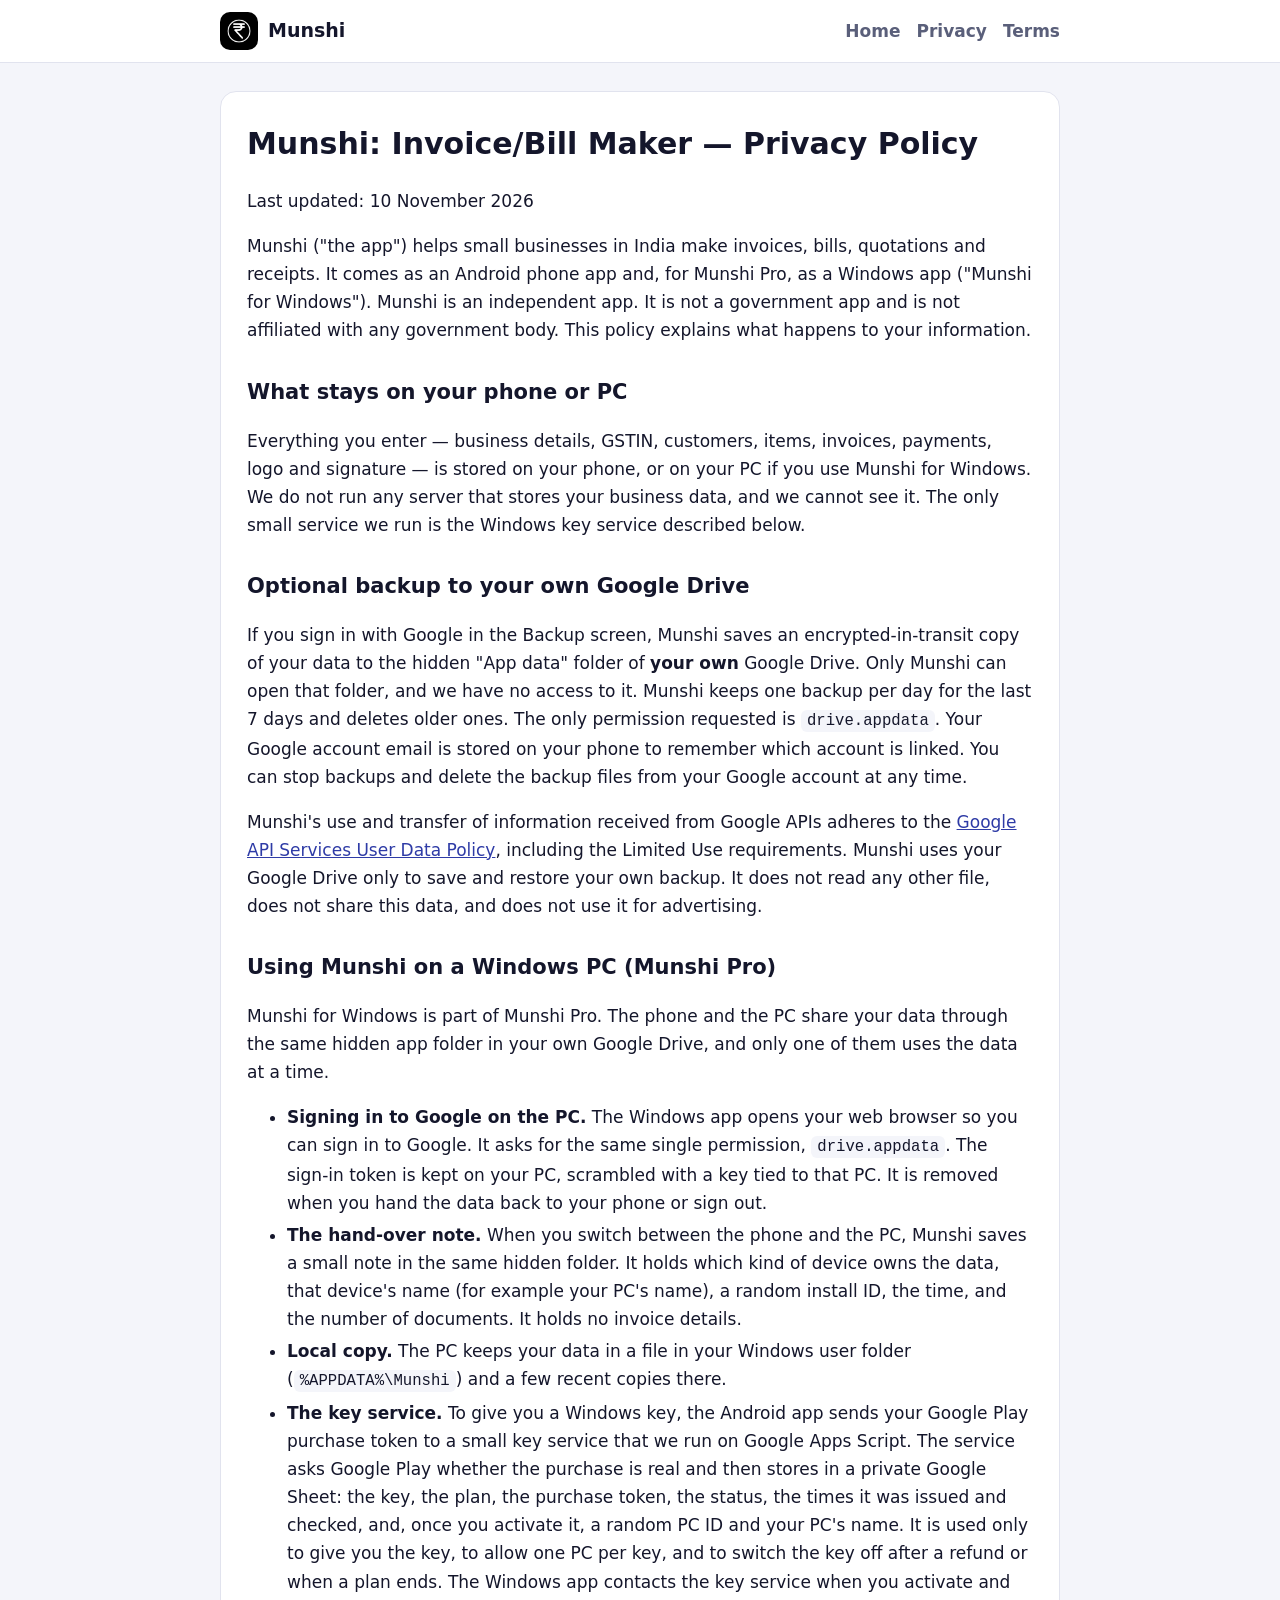
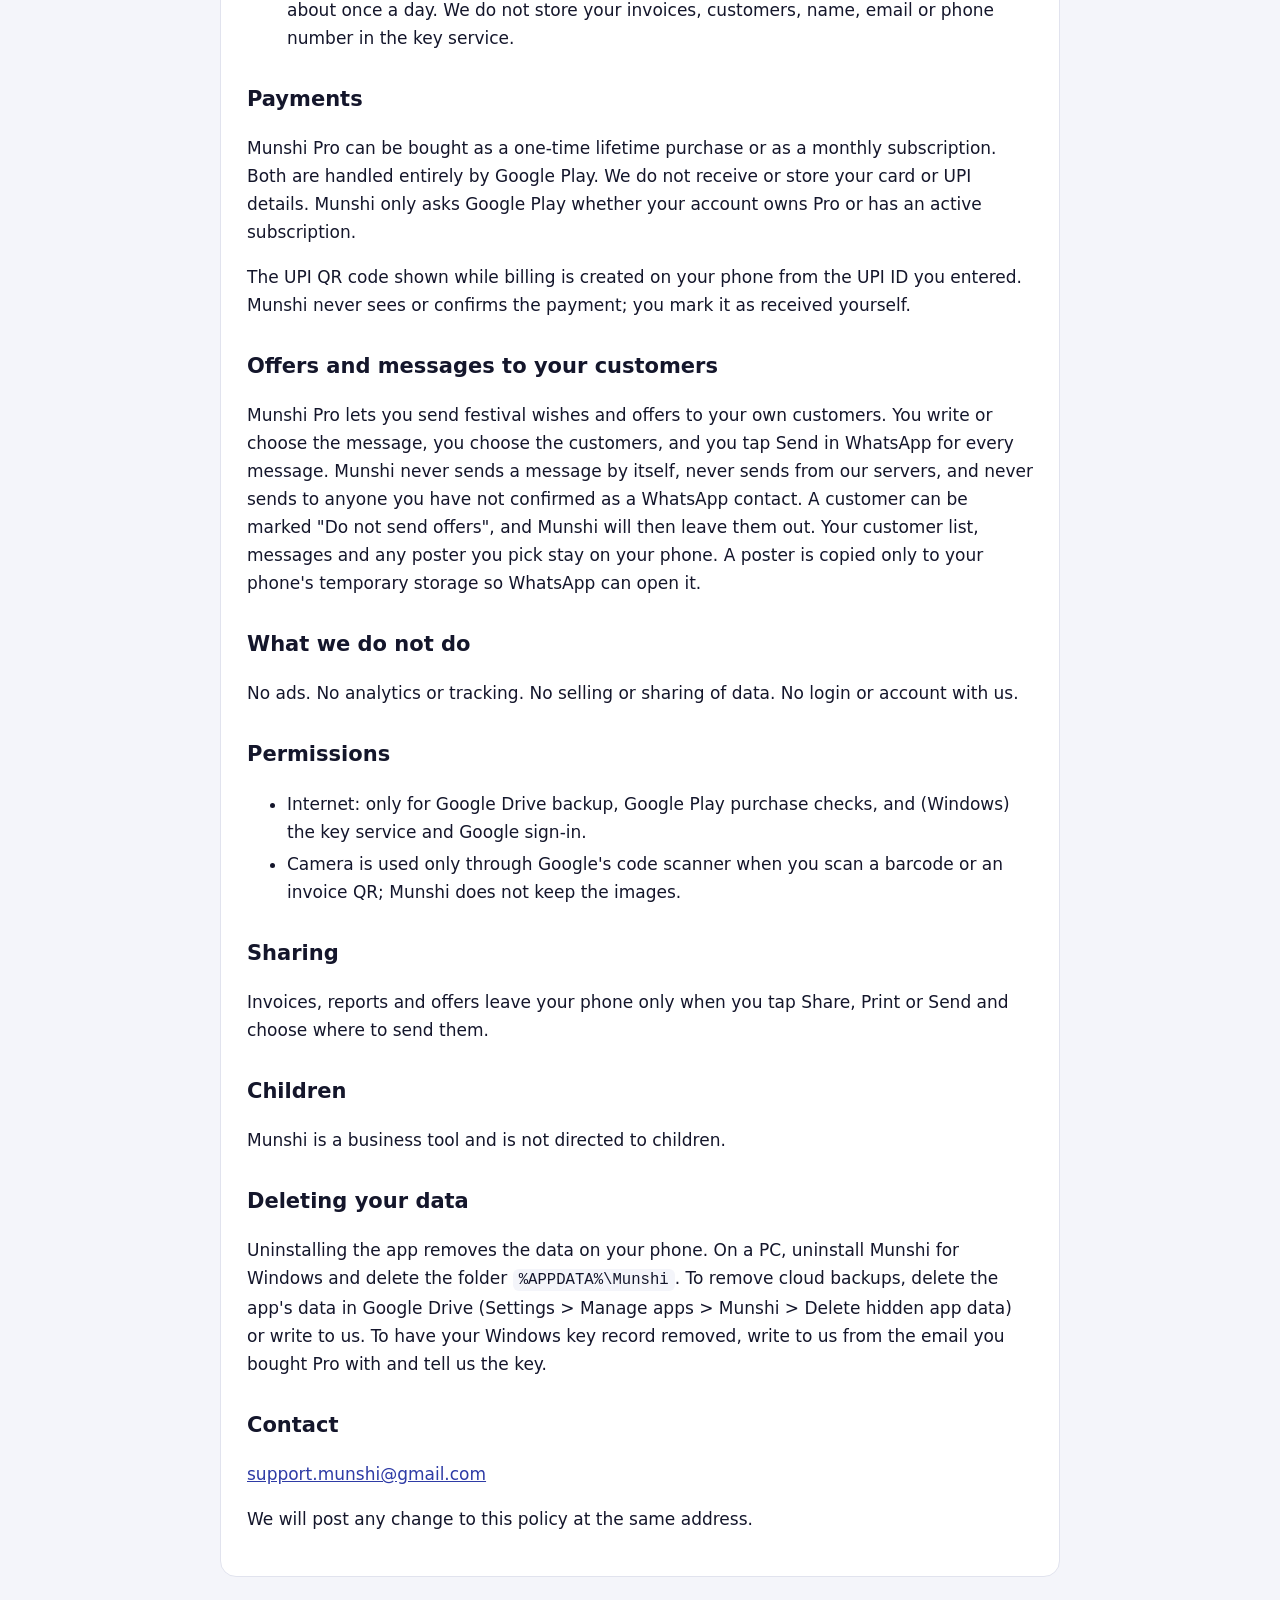
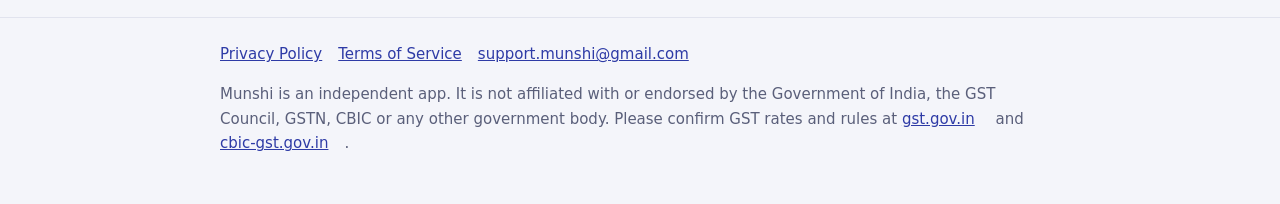
==== privacy.html @ dfe2c42f "Add files via upload" ====
<!doctype html>
<html lang="en"><head><meta charset="utf-8"><meta name="viewport" content="width=device-width,initial-scale=1">
<title>Privacy Policy - Munshi</title><meta name="description" content="How Munshi handles your information.">
<link rel="icon" href="logo.png"><link rel="stylesheet" href="style.css"></head>
<body><header class="top"><div class="wrap"><a class="brand" href="index.html"><img src="logo.png" alt="">Munshi</a><nav><a href="index.html">Home</a><a href="privacy.html">Privacy</a><a href="terms.html">Terms</a></nav></div></header>
<main class="wrap"><article><h1>Munshi: Invoice/Bill Maker — Privacy Policy</h1>
<p>Last updated: 10 November 2026</p>
<p>Munshi ("the app") helps small businesses in India make invoices, bills, quotations and receipts. It comes as an Android phone app and, for Munshi Pro, as a Windows app ("Munshi for Windows"). Munshi is an independent app. It is not a government app and is not affiliated with any government body. This policy explains what happens to your information.</p>
<h2>What stays on your phone or PC</h2>
<p>Everything you enter — business details, GSTIN, customers, items, invoices, payments, logo and signature — is stored on your phone, or on your PC if you use Munshi for Windows. We do not run any server that stores your business data, and we cannot see it. The only small service we run is the Windows key service described below.</p>
<h2>Optional backup to your own Google Drive</h2>
<p>If you sign in with Google in the Backup screen, Munshi saves an encrypted-in-transit copy of your data to the hidden "App data" folder of <strong>your own</strong> Google Drive. Only Munshi can open that folder, and we have no access to it. Munshi keeps one backup per day for the last 7 days and deletes older ones. The only permission requested is <code>drive.appdata</code>. Your Google account email is stored on your phone to remember which account is linked. You can stop backups and delete the backup files from your Google account at any time.</p>
<p>Munshi's use and transfer of information received from Google APIs adheres to the <a href="https://developers.google.com/terms/api-services-user-data-policy" rel="noopener">Google API Services User Data Policy</a>, including the Limited Use requirements. Munshi uses your Google Drive only to save and restore your own backup. It does not read any other file, does not share this data, and does not use it for advertising.</p>
<h2>Using Munshi on a Windows PC (Munshi Pro)</h2>
<p>Munshi for Windows is part of Munshi Pro. The phone and the PC share your data through the same hidden app folder in your own Google Drive, and only one of them uses the data at a time.</p>
<ul>
<li><strong>Signing in to Google on the PC.</strong> The Windows app opens your web browser so you can sign in to Google. It asks for the same single permission, <code>drive.appdata</code>. The sign-in token is kept on your PC, scrambled with a key tied to that PC. It is removed when you hand the data back to your phone or sign out.</li>
<li><strong>The hand-over note.</strong> When you switch between the phone and the PC, Munshi saves a small note in the same hidden folder. It holds which kind of device owns the data, that device's name (for example your PC's name), a random install ID, the time, and the number of documents. It holds no invoice details.</li>
<li><strong>Local copy.</strong> The PC keeps your data in a file in your Windows user folder (<code>%APPDATA%\Munshi</code>) and a few recent copies there.</li>
<li><strong>The key service.</strong> To give you a Windows key, the Android app sends your Google Play purchase token to a small key service that we run on Google Apps Script. The service asks Google Play whether the purchase is real and then stores in a private Google Sheet: the key, the plan, the purchase token, the status, the times it was issued and checked, and, once you activate it, a random PC ID and your PC's name. It is used only to give you the key, to allow one PC per key, and to switch the key off after a refund or when a plan ends. The Windows app contacts the key service when you activate and about once a day. We do not store your invoices, customers, name, email or phone number in the key service.</li>
</ul>
<h2>Payments</h2>
<p>Munshi Pro can be bought as a one-time lifetime purchase or as a monthly subscription. Both are handled entirely by Google Play. We do not receive or store your card or UPI details. Munshi only asks Google Play whether your account owns Pro or has an active subscription.</p>
<p>The UPI QR code shown while billing is created on your phone from the UPI ID you entered. Munshi never sees or confirms the payment; you mark it as received yourself.</p>
<h2>Offers and messages to your customers</h2>
<p>Munshi Pro lets you send festival wishes and offers to your own customers. You write or choose the message, you choose the customers, and you tap Send in WhatsApp for every message. Munshi never sends a message by itself, never sends from our servers, and never sends to anyone you have not confirmed as a WhatsApp contact. A customer can be marked "Do not send offers", and Munshi will then leave them out. Your customer list, messages and any poster you pick stay on your phone. A poster is copied only to your phone's temporary storage so WhatsApp can open it.</p>
<h2>What we do not do</h2>
<p>No ads. No analytics or tracking. No selling or sharing of data. No login or account with us.</p>
<h2>Permissions</h2>
<ul>
<li>Internet: only for Google Drive backup, Google Play purchase checks, and (Windows) the key service and Google sign-in.</li>
<li>Camera is used only through Google's code scanner when you scan a barcode or an invoice QR; Munshi does not keep the images.</li>
</ul>
<h2>Sharing</h2>
<p>Invoices, reports and offers leave your phone only when you tap Share, Print or Send and choose where to send them.</p>
<h2>Children</h2>
<p>Munshi is a business tool and is not directed to children.</p>
<h2>Deleting your data</h2>
<p>Uninstalling the app removes the data on your phone. On a PC, uninstall Munshi for Windows and delete the folder <code>%APPDATA%\Munshi</code>. To remove cloud backups, delete the app's data in Google Drive (Settings &gt; Manage apps &gt; Munshi &gt; Delete hidden app data) or write to us. To have your Windows key record removed, write to us from the email you bought Pro with and tell us the key.</p>
<h2>Contact</h2>
<p><a href="mailto:support.munshi@gmail.com">support.munshi@gmail.com</a></p>
<p>We will post any change to this policy at the same address.</p></article></main>
<footer><div class="wrap"><a href="privacy.html">Privacy Policy</a><a href="terms.html">Terms of Service</a><a href="mailto:support.munshi@gmail.com">support.munshi@gmail.com</a>
<p>Munshi is an independent app. It is not affiliated with or endorsed by the Government of India, the GST Council, GSTN, CBIC or any other government body.
Please confirm GST rates and rules at <a href="https://www.gst.gov.in" rel="noopener">gst.gov.in</a> and <a href="https://cbic-gst.gov.in" rel="noopener">cbic-gst.gov.in</a>.</p></div></footer></body></html>
---- style.css ----
:root{--bg:#f4f5fa;--card:#fff;--ink:#14162b;--muted:#5a5f7a;--brand:#2e3ba6;--brand-ink:#fff;--accent:#f0a800;--line:#e1e3ee}
@media (prefers-color-scheme:dark){:root{--bg:#0f1120;--card:#181b30;--ink:#eceefb;--muted:#a6abc8;--brand:#8c97ff;--brand-ink:#0f1120;--accent:#f0b429;--line:#2a2e4a}}
*{box-sizing:border-box}html{-webkit-text-size-adjust:100%}
body{margin:0;background:var(--bg);color:var(--ink);font:17px/1.65 system-ui,-apple-system,"Segoe UI",Roboto,"Noto Sans","Noto Sans Devanagari",sans-serif}
a{color:var(--brand)}
.wrap{max-width:880px;margin:0 auto;padding:0 20px}
header.top{background:var(--card);border-bottom:1px solid var(--line)}
header.top .wrap{display:flex;align-items:center;justify-content:space-between;gap:12px;padding-top:12px;padding-bottom:12px;flex-wrap:wrap}
.brand{display:flex;align-items:center;gap:10px;font-weight:700;font-size:19px;color:var(--ink);text-decoration:none}
.brand img{width:38px;height:38px;border-radius:10px}
nav a{margin-left:16px;text-decoration:none;color:var(--muted);font-weight:600}nav a:hover{color:var(--brand)}
.hero{padding:48px 0 28px}
.hero h1{font-size:clamp(30px,6vw,46px);line-height:1.15;margin:0 0 14px}
.hero p{font-size:19px;color:var(--muted);margin:0 0 22px;max-width:640px}
.btn{display:inline-block;background:var(--brand);color:var(--brand-ink);padding:13px 22px;border-radius:12px;font-weight:700;text-decoration:none;margin:0 10px 10px 0}
.btn.alt{background:transparent;color:var(--brand);border:2px solid var(--brand)}
.grid{display:grid;grid-template-columns:repeat(auto-fit,minmax(240px,1fr));gap:14px;margin:8px 0 28px}
.card{background:var(--card);border:1px solid var(--line);border-radius:16px;padding:18px 20px}
.card h3{margin:0 0 6px;font-size:18px}.card p{margin:0;color:var(--muted);font-size:16px}
h2.sec{font-size:26px;margin:36px 0 12px}
.note{background:var(--card);border-left:5px solid var(--accent);border-radius:10px;padding:14px 18px;color:var(--muted);font-size:15.5px;margin:22px 0}
article{background:var(--card);border:1px solid var(--line);border-radius:16px;padding:8px 26px 26px;margin:28px 0}
article h1{font-size:30px;line-height:1.25}article h2{font-size:21px;margin-top:30px}
article li{margin:4px 0}code{background:var(--bg);padding:2px 6px;border-radius:6px;font-size:.92em}
footer{border-top:1px solid var(--line);margin-top:40px;padding:24px 0 40px;color:var(--muted);font-size:15px}
footer a{margin-right:16px}
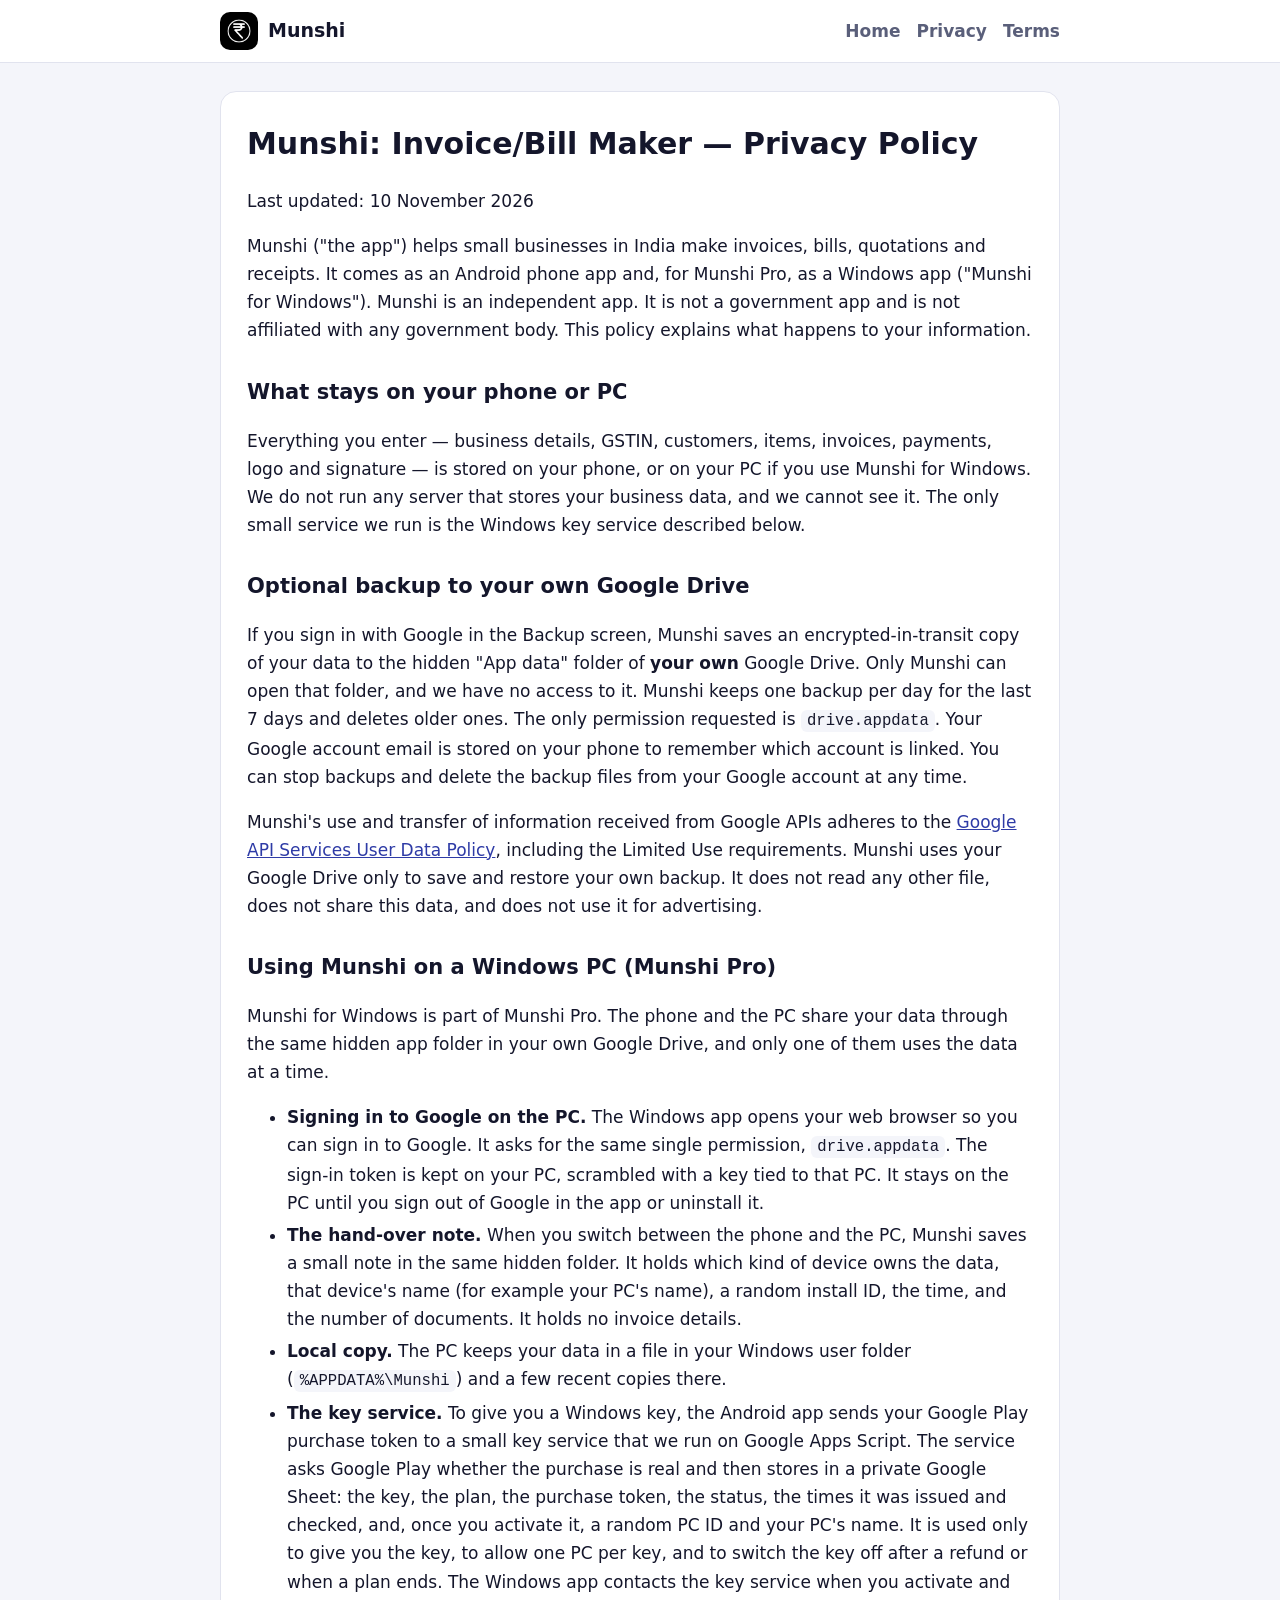
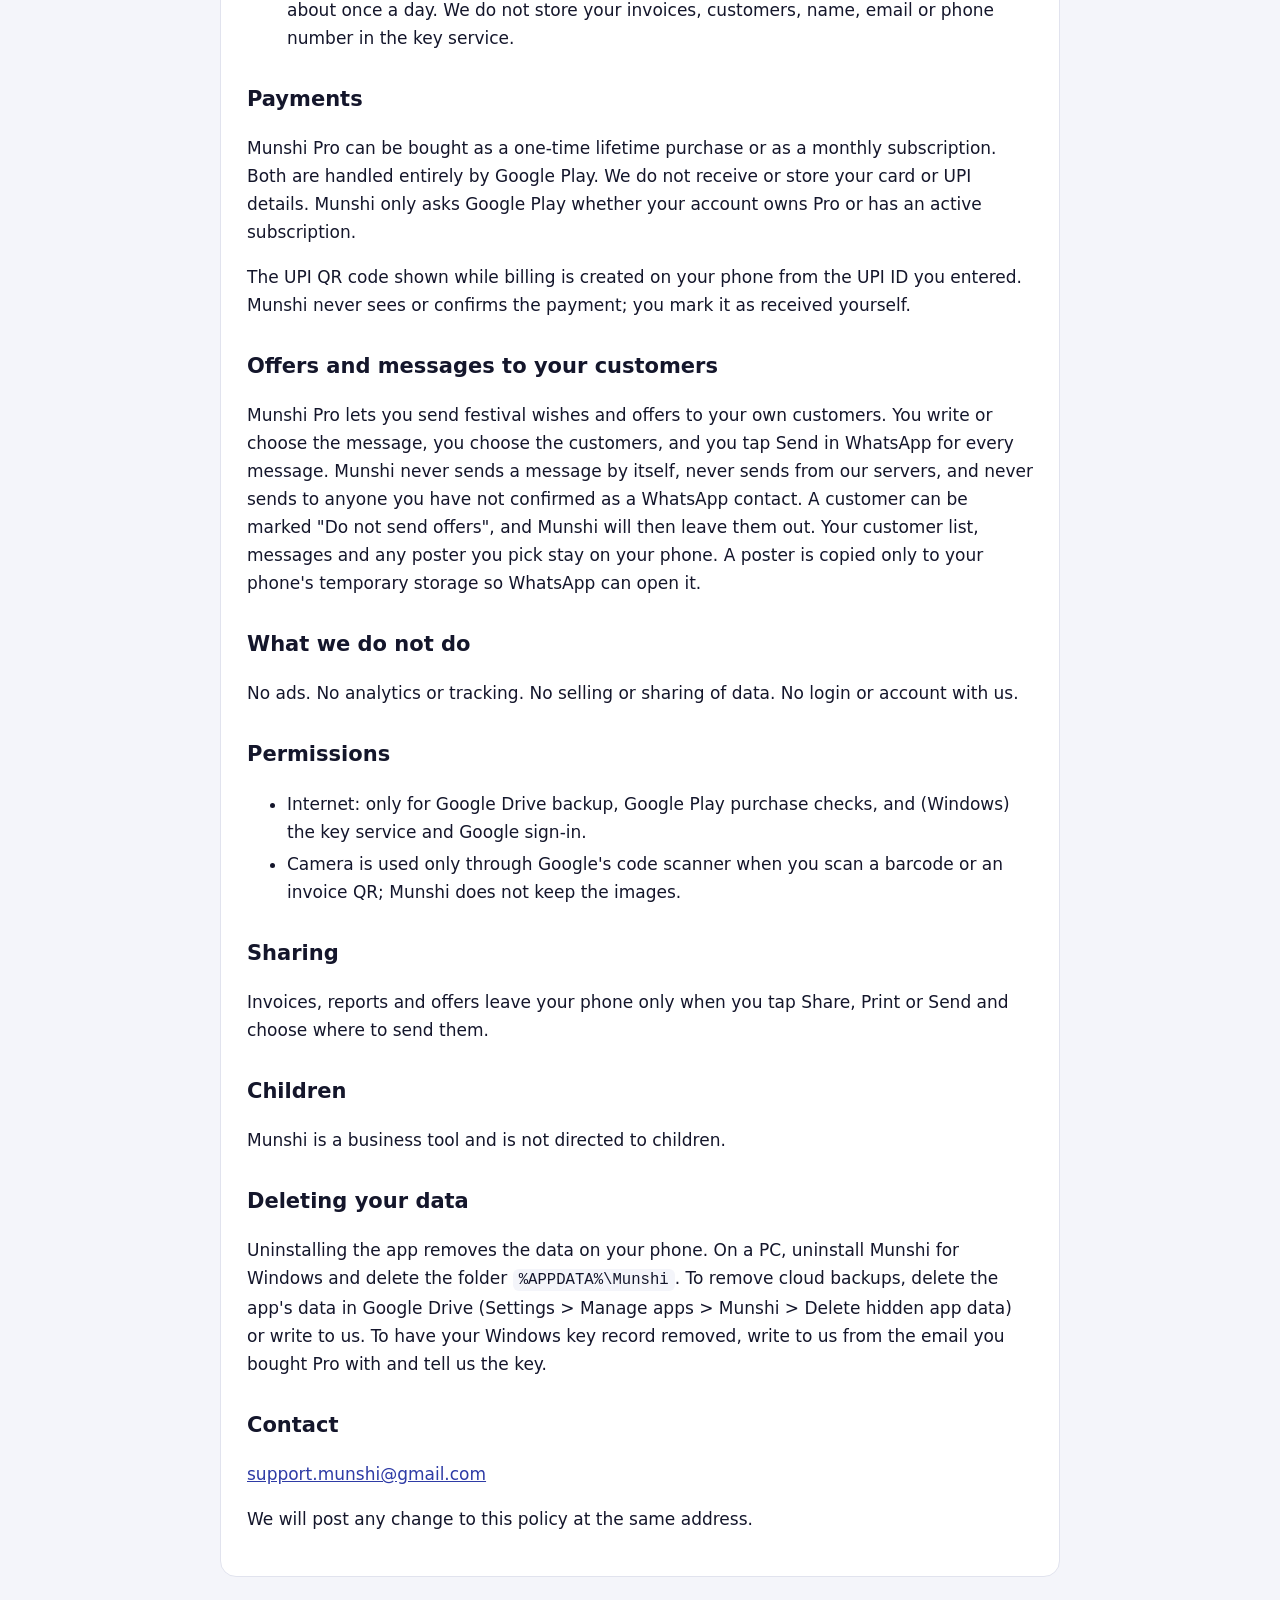
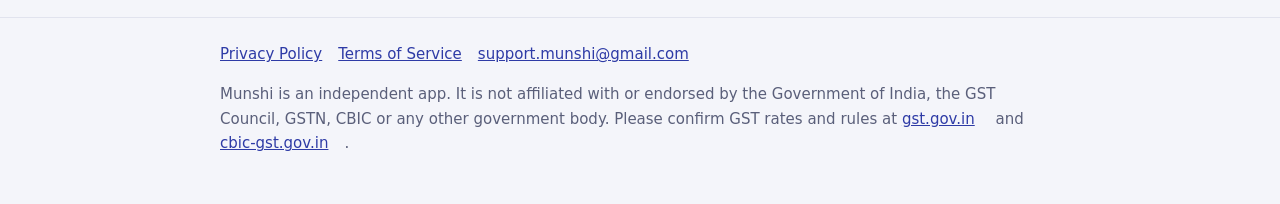
==== commit 87d456df: "Add files via upload" ====
--- a/privacy.html
+++ b/privacy.html
@@ -14,7 +14,7 @@
 <h2>Using Munshi on a Windows PC (Munshi Pro)</h2>
 <p>Munshi for Windows is part of Munshi Pro. The phone and the PC share your data through the same hidden app folder in your own Google Drive, and only one of them uses the data at a time.</p>
 <ul>
-<li><strong>Signing in to Google on the PC.</strong> The Windows app opens your web browser so you can sign in to Google. It asks for the same single permission, <code>drive.appdata</code>. The sign-in token is kept on your PC, scrambled with a key tied to that PC. It is removed when you hand the data back to your phone or sign out.</li>
+<li><strong>Signing in to Google on the PC.</strong> The Windows app opens your web browser so you can sign in to Google. It asks for the same single permission, <code>drive.appdata</code>. The sign-in token is kept on your PC, scrambled with a key tied to that PC. It stays on the PC until you sign out of Google in the app or uninstall it.</li>
 <li><strong>The hand-over note.</strong> When you switch between the phone and the PC, Munshi saves a small note in the same hidden folder. It holds which kind of device owns the data, that device's name (for example your PC's name), a random install ID, the time, and the number of documents. It holds no invoice details.</li>
 <li><strong>Local copy.</strong> The PC keeps your data in a file in your Windows user folder (<code>%APPDATA%\Munshi</code>) and a few recent copies there.</li>
 <li><strong>The key service.</strong> To give you a Windows key, the Android app sends your Google Play purchase token to a small key service that we run on Google Apps Script. The service asks Google Play whether the purchase is real and then stores in a private Google Sheet: the key, the plan, the purchase token, the status, the times it was issued and checked, and, once you activate it, a random PC ID and your PC's name. It is used only to give you the key, to allow one PC per key, and to switch the key off after a refund or when a plan ends. The Windows app contacts the key service when you activate and about once a day. We do not store your invoices, customers, name, email or phone number in the key service.</li>
